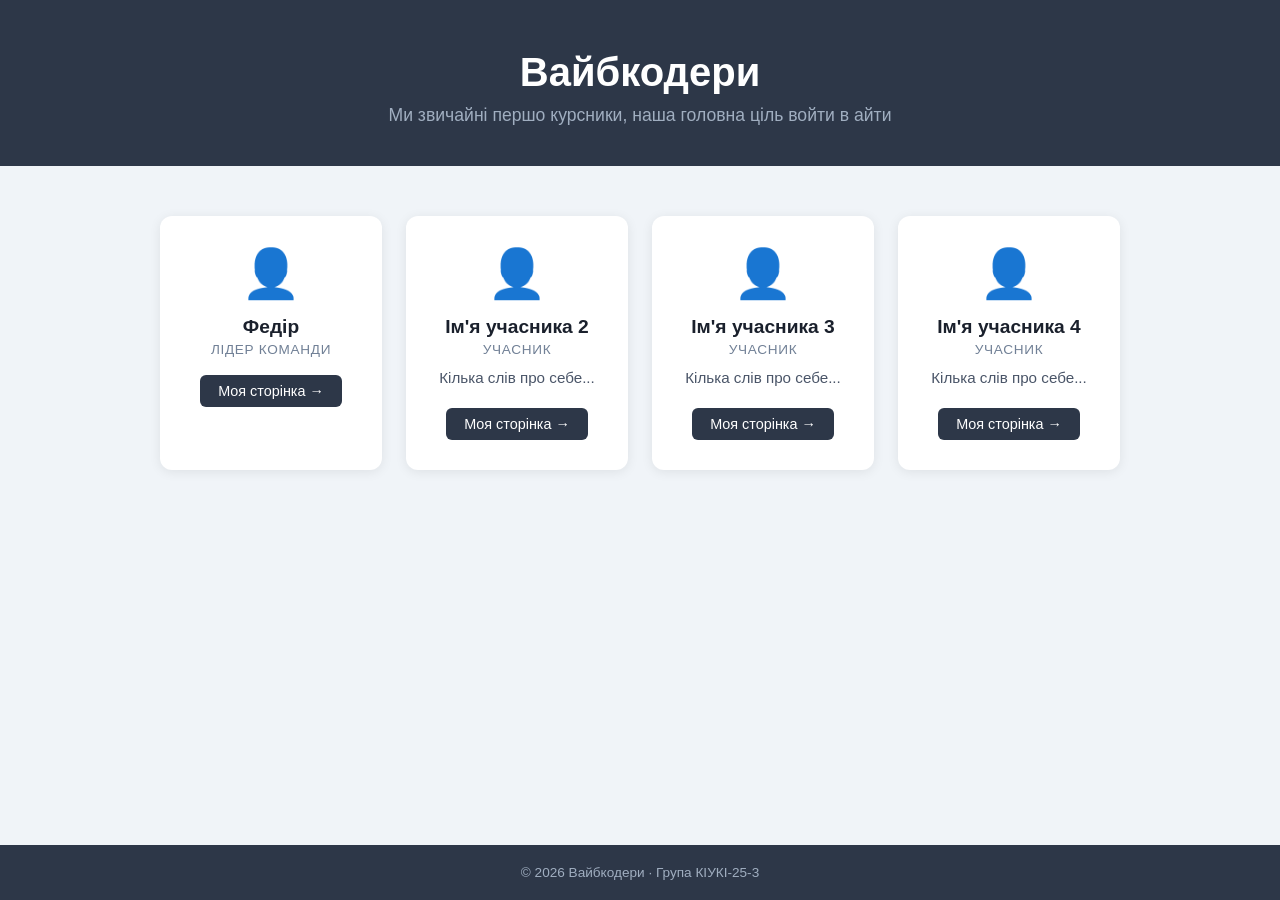
==== index.html @ 282fe342 "fix: add new team name" ====
<!DOCTYPE html>
<html lang="uk">
<head>
  <meta charset="UTF-8" />
  <meta name="viewport" content="width=device-width, initial-scale=1.0"/>
  <title>Вайбкодери</title>
  <link rel="stylesheet" href="style.css" />
</head>
<body>

  <header>
    <h1> Вайбкодери </h1>
    <p class="subtitle">Ми звичайні першо курсники, наша головна ціль войти в айти</p>
  </header>

  <main>
    <section class="team-grid">

      <article class="card">
        <div class="avatar">👤</div>
        <h2>Федір</h2>
        <p class="role">Лідер команди</p>
        <p class="bio"></p>
        <a href="members/leader.html" class="btn">Моя сторінка →</a>
      </article>

      <article class="card">
        <div class="avatar">👤</div>
        <h2>Ім'я учасника 2</h2>
        <p class="role">Учасник</p>
        <p class="bio">Кілька слів про себе...</p>
        <a href="members/member2.html" class="btn">Моя сторінка →</a>
      </article>

      <article class="card">
        <div class="avatar">👤</div>
        <h2>Ім'я учасника 3</h2>
        <p class="role">Учасник</p>
        <p class="bio">Кілька слів про себе...</p>
        <a href="members/member3.html" class="btn">Моя сторінка →</a>
      </article>


      <article class="card">
        <div class="avatar">👤</div>
        <h2>Ім'я учасника 4</h2>
        <p class="role">Учасник</p>
        <p class="bio">Кілька слів про себе...</p>
        <a href="members/member4.html" class="btn">Моя сторінка →</a>
      </article>

    </section>
  </main>

  <footer>
    <p>© 2026 Вайбкодери · Група КІУКІ-25-3</p>
  </footer>

</body>
</html>
---- style.css ----
* {
  margin: 0;
  padding: 0;
  box-sizing: border-box;
}

body {
  font-family: 'Segoe UI', Tahoma, Geneva, Verdana, sans-serif;
  background: #f0f4f8;
  color: #1a202c;
  min-height: 100vh;
  display: flex;
  flex-direction: column;
}

header {
  background: #2d3748;
  color: white;
  text-align: center;
  padding: 50px 20px 40px;
}

header h1 {
  font-size: 2.5rem;
  margin-bottom: 10px;
}

header .subtitle {
  font-size: 1.1rem;
  color: #a0aec0;
}

main {
  flex: 1;
  padding: 50px 20px;
}

.team-grid {
  display: grid;
  grid-template-columns: repeat(auto-fit, minmax(220px, 1fr));
  gap: 24px;
  max-width: 960px;
  margin: 0 auto;
}

.card {
  background: white;
  border-radius: 12px;
  padding: 30px 20px;
  text-align: center;
  box-shadow: 0 2px 12px rgba(0,0,0,0.08);
  transition: transform 0.2s, box-shadow 0.2s;
}

.card:hover {
  transform: translateY(-4px);
  box-shadow: 0 8px 24px rgba(0,0,0,0.12);
}

.avatar {
  font-size: 3rem;
  margin-bottom: 14px;
}

.card h2 {
  font-size: 1.2rem;
  margin-bottom: 4px;
}

.card .role {
  font-size: 0.85rem;
  color: #718096;
  margin-bottom: 10px;
  text-transform: uppercase;
  letter-spacing: 0.05em;
}

.card .bio {
  font-size: 0.95rem;
  color: #4a5568;
  margin-bottom: 18px;
  line-height: 1.5;
}

.btn {
  display: inline-block;
  padding: 8px 18px;
  background: #2d3748;
  color: white;
  border-radius: 6px;
  text-decoration: none;
  font-size: 0.9rem;
  transition: background 0.2s;
}

.btn:hover {
  background: #4a5568;
}

footer {
  text-align: center;
  padding: 20px;
  background: #2d3748;
  color: #a0aec0;
  font-size: 0.85rem;
}
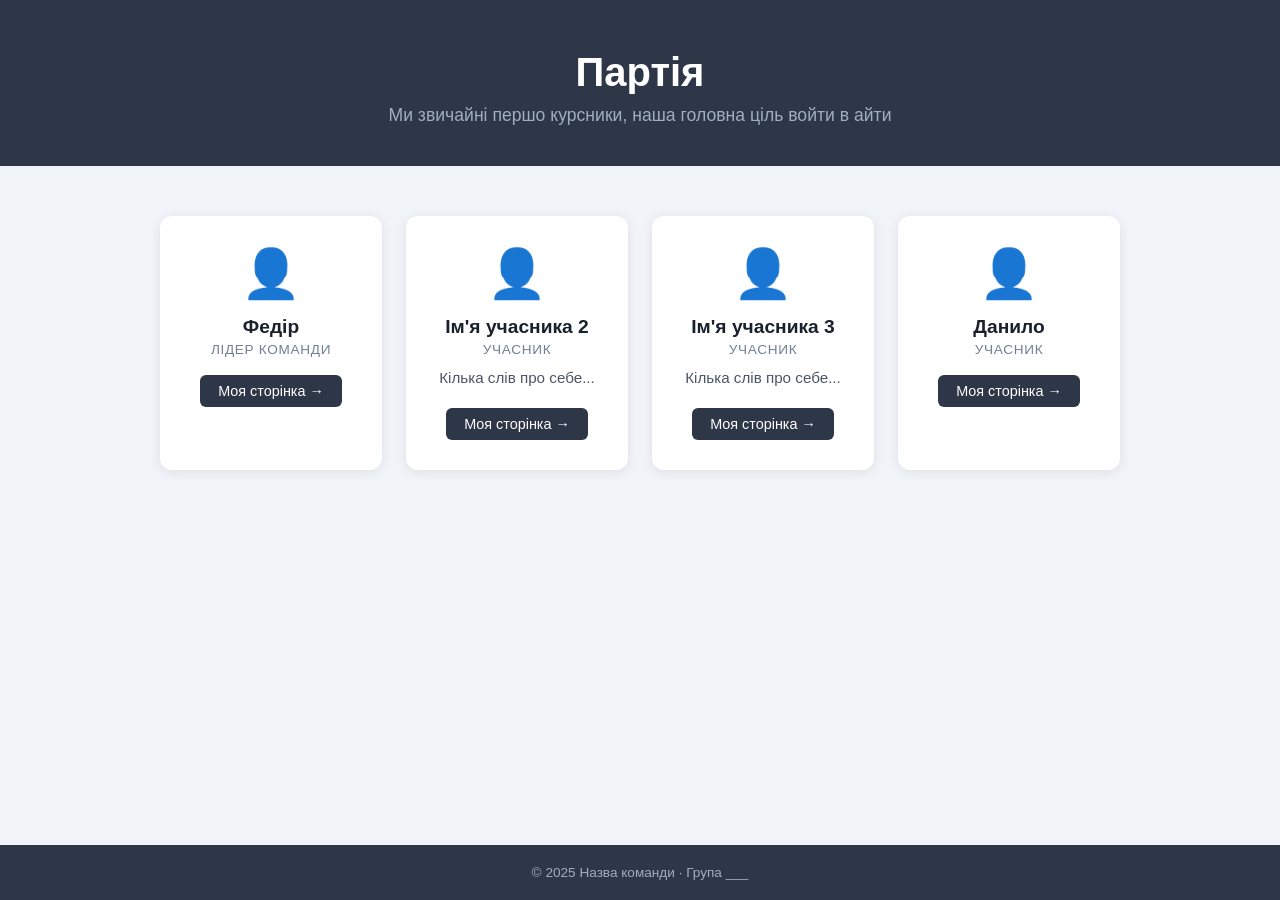
==== commit 064ddf9f: "feat:add danylo page" ====
--- a/index.html
+++ b/index.html
@@ -3,13 +3,13 @@
 <head>
   <meta charset="UTF-8" />
   <meta name="viewport" content="width=device-width, initial-scale=1.0"/>
-  <title>Вайбкодери</title>
+  <title>Наша команда</title>
   <link rel="stylesheet" href="style.css" />
 </head>
 <body>
 
   <header>
-    <h1> Вайбкодери </h1>
+    <h1> Партія </h1>
     <p class="subtitle">Ми звичайні першо курсники, наша головна ціль войти в айти</p>
   </header>
 
@@ -43,17 +43,17 @@
 
       <article class="card">
         <div class="avatar">👤</div>
-        <h2>Ім'я учасника 4</h2>
+        <h2>Данило</h2>
         <p class="role">Учасник</p>
-        <p class="bio">Кілька слів про себе...</p>
-        <a href="members/member4.html" class="btn">Моя сторінка →</a>
+        <p class="bio"></p>
+        <a href="members/danylo.html" class="btn">Моя сторінка →</a>
       </article>
 
     </section>
   </main>
 
   <footer>
-    <p>© 2026 Вайбкодери · Група КІУКІ-25-3</p>
+    <p>© 2025 Назва команди · Група ___</p>
   </footer>
 
 </body>
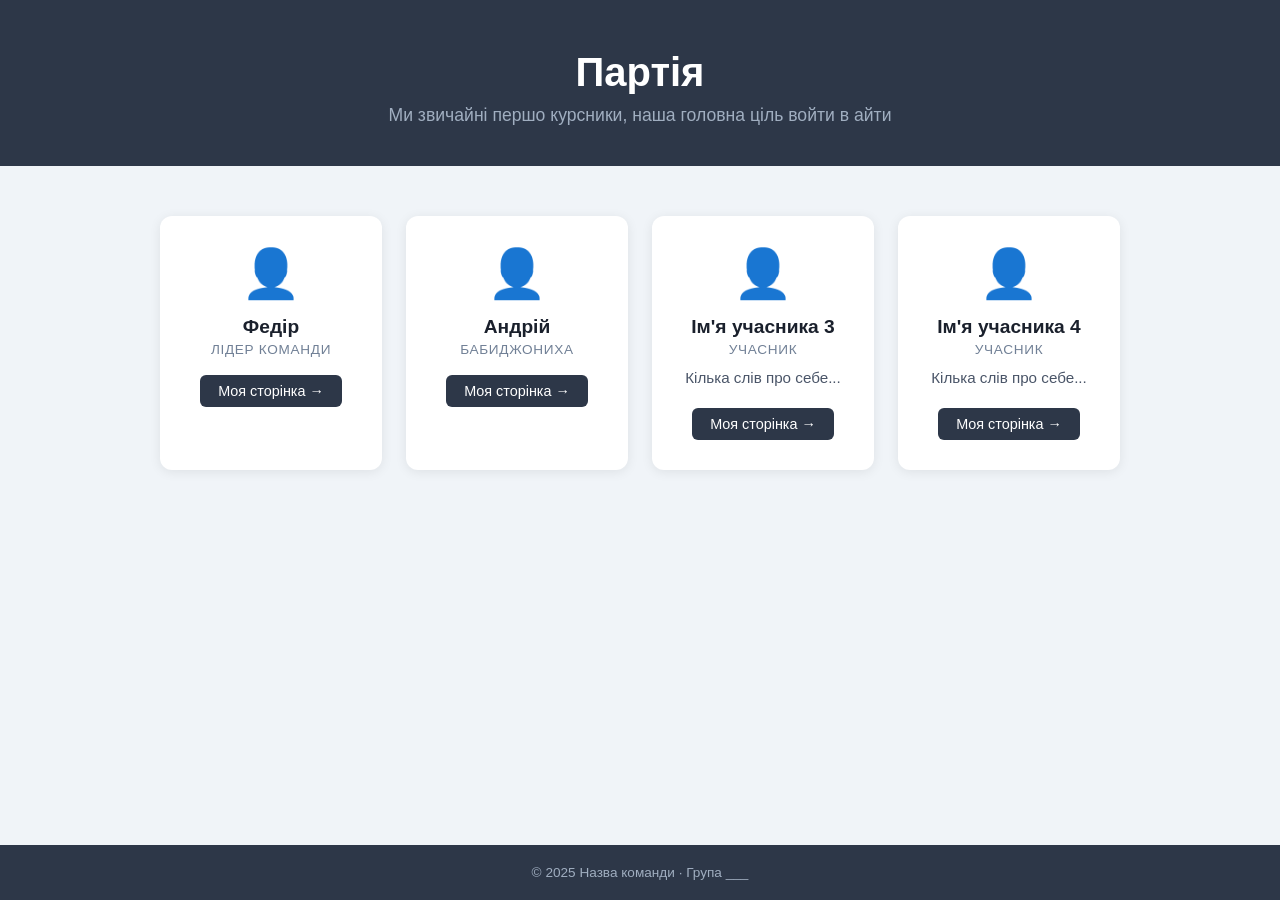
==== commit 6ce0d656: "feat: add andriihubar-droid" ====
--- a/index.html
+++ b/index.html
@@ -26,10 +26,10 @@
 
       <article class="card">
         <div class="avatar">👤</div>
-        <h2>Ім'я учасника 2</h2>
-        <p class="role">Учасник</p>
-        <p class="bio">Кілька слів про себе...</p>
-        <a href="members/member2.html" class="btn">Моя сторінка →</a>
+        <h2>Андрій</h2>
+        <p class="role">Бабиджониха</p>
+        <p class="bio"></p>
+        <a href="members/andrii.html" class="btn">Моя сторінка →</a>
       </article>
 
       <article class="card">
@@ -43,10 +43,10 @@
 
       <article class="card">
         <div class="avatar">👤</div>
-        <h2>Данило</h2>
+        <h2>Ім'я учасника 4</h2>
         <p class="role">Учасник</p>
-        <p class="bio"></p>
-        <a href="members/danylo.html" class="btn">Моя сторінка →</a>
+        <p class="bio">Кілька слів про себе...</p>
+        <a href="members/member4.html" class="btn">Моя сторінка →</a>
       </article>
 
     </section>
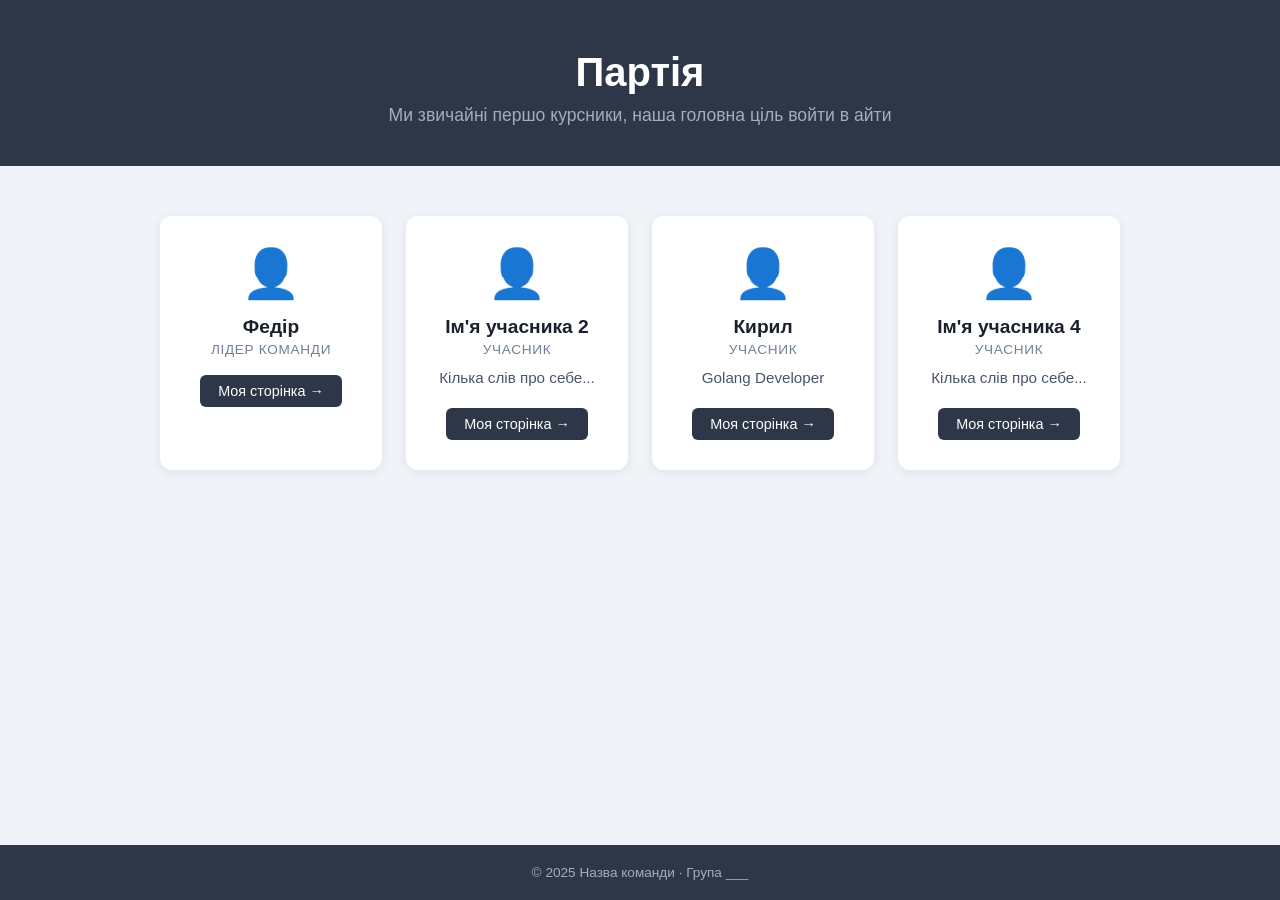
==== commit 80b86726: "feat: add v2 Kirill" ====
--- a/index.html
+++ b/index.html
@@ -26,18 +26,18 @@
 
       <article class="card">
         <div class="avatar">👤</div>
-        <h2>Андрій</h2>
-        <p class="role">Бабиджониха</p>
-        <p class="bio"></p>
-        <a href="members/andrii.html" class="btn">Моя сторінка →</a>
+        <h2>Ім'я учасника 2</h2>
+        <p class="role">Учасник</p>
+        <p class="bio">Кілька слів про себе...</p>
+        <a href="members/member2.html" class="btn">Моя сторінка →</a>
       </article>
 
       <article class="card">
         <div class="avatar">👤</div>
-        <h2>Ім'я учасника 3</h2>
+        <h2>Кирил</h2>
         <p class="role">Учасник</p>
-        <p class="bio">Кілька слів про себе...</p>
-        <a href="members/member3.html" class="btn">Моя сторінка →</a>
+        <p class="bio">Golang Developer</p>
+        <a href="members/kirill.html" class="btn">Моя сторінка →</a>
       </article>
 
 
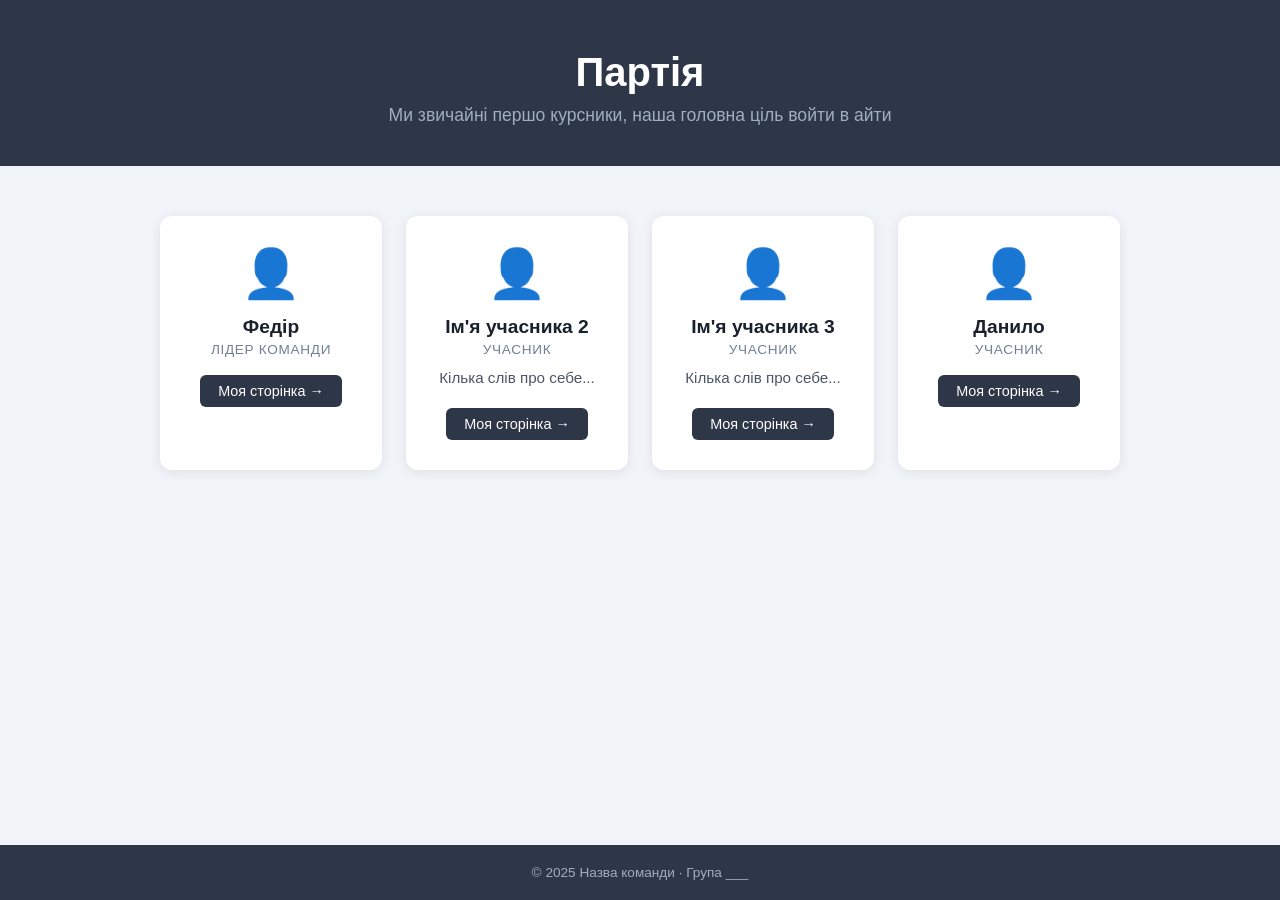
==== commit e651205e: "Merge pull request #4 from sqprrr/feature/danylo-page feat:add danylo page" ====
--- a/index.html
+++ b/index.html
@@ -34,19 +34,19 @@
 
       <article class="card">
         <div class="avatar">👤</div>
-        <h2>Кирил</h2>
+        <h2>Ім'я учасника 3</h2>
         <p class="role">Учасник</p>
-        <p class="bio">Golang Developer</p>
-        <a href="members/kirill.html" class="btn">Моя сторінка →</a>
+        <p class="bio">Кілька слів про себе...</p>
+        <a href="members/member3.html" class="btn">Моя сторінка →</a>
       </article>
 
 
       <article class="card">
         <div class="avatar">👤</div>
-        <h2>Ім'я учасника 4</h2>
+        <h2>Данило</h2>
         <p class="role">Учасник</p>
-        <p class="bio">Кілька слів про себе...</p>
-        <a href="members/member4.html" class="btn">Моя сторінка →</a>
+        <p class="bio"></p>
+        <a href="members/danylo.html" class="btn">Моя сторінка →</a>
       </article>
 
     </section>
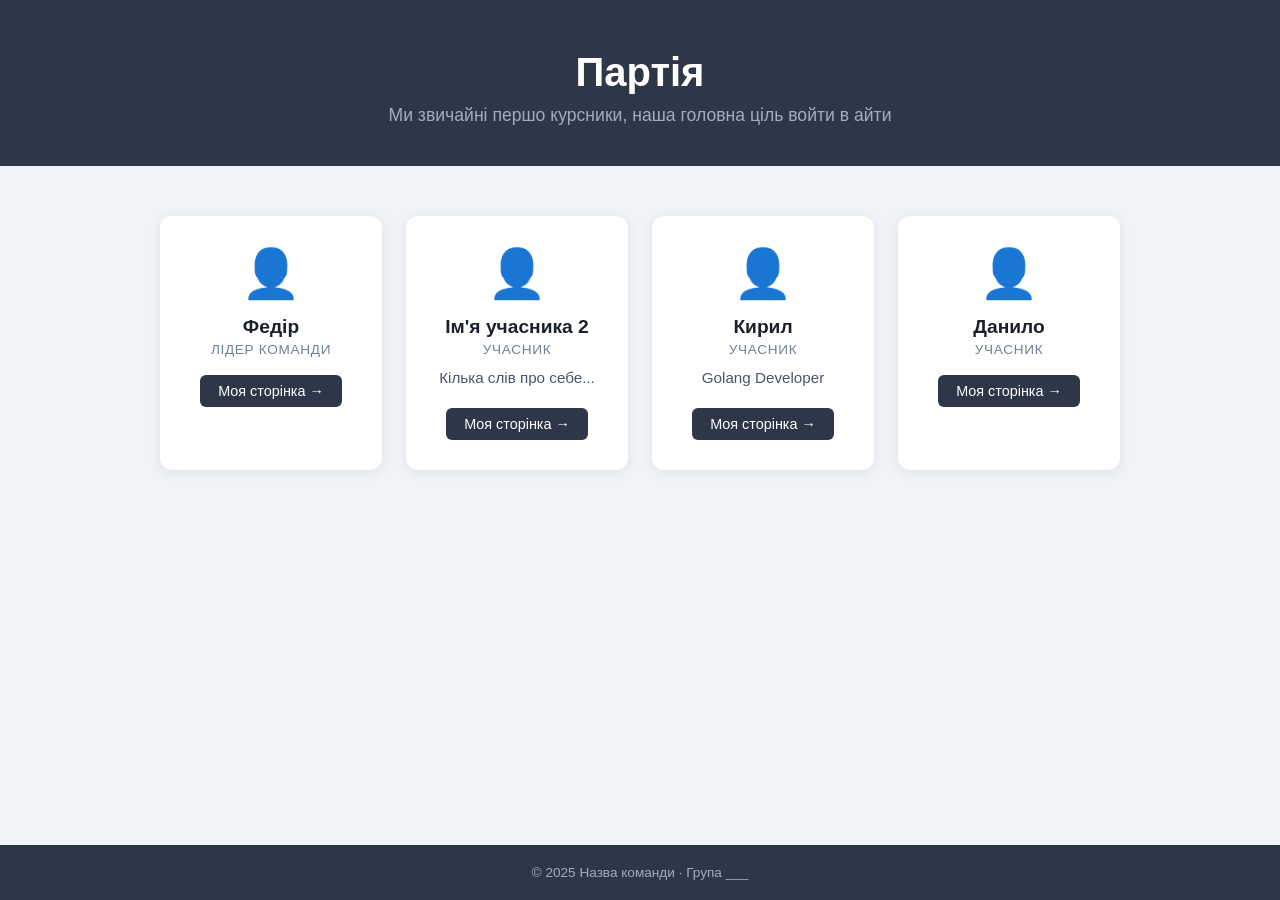
==== commit 644c8733: "Merge pull request #1 from sqprrr/kirill feat: add Kirill" ====
--- a/index.html
+++ b/index.html
@@ -34,10 +34,10 @@
 
       <article class="card">
         <div class="avatar">👤</div>
-        <h2>Ім'я учасника 3</h2>
+        <h2>Кирил</h2>
         <p class="role">Учасник</p>
-        <p class="bio">Кілька слів про себе...</p>
-        <a href="members/member3.html" class="btn">Моя сторінка →</a>
+        <p class="bio">Golang Developer</p>
+        <a href="members/kirill.html" class="btn">Моя сторінка →</a>
       </article>
 
 
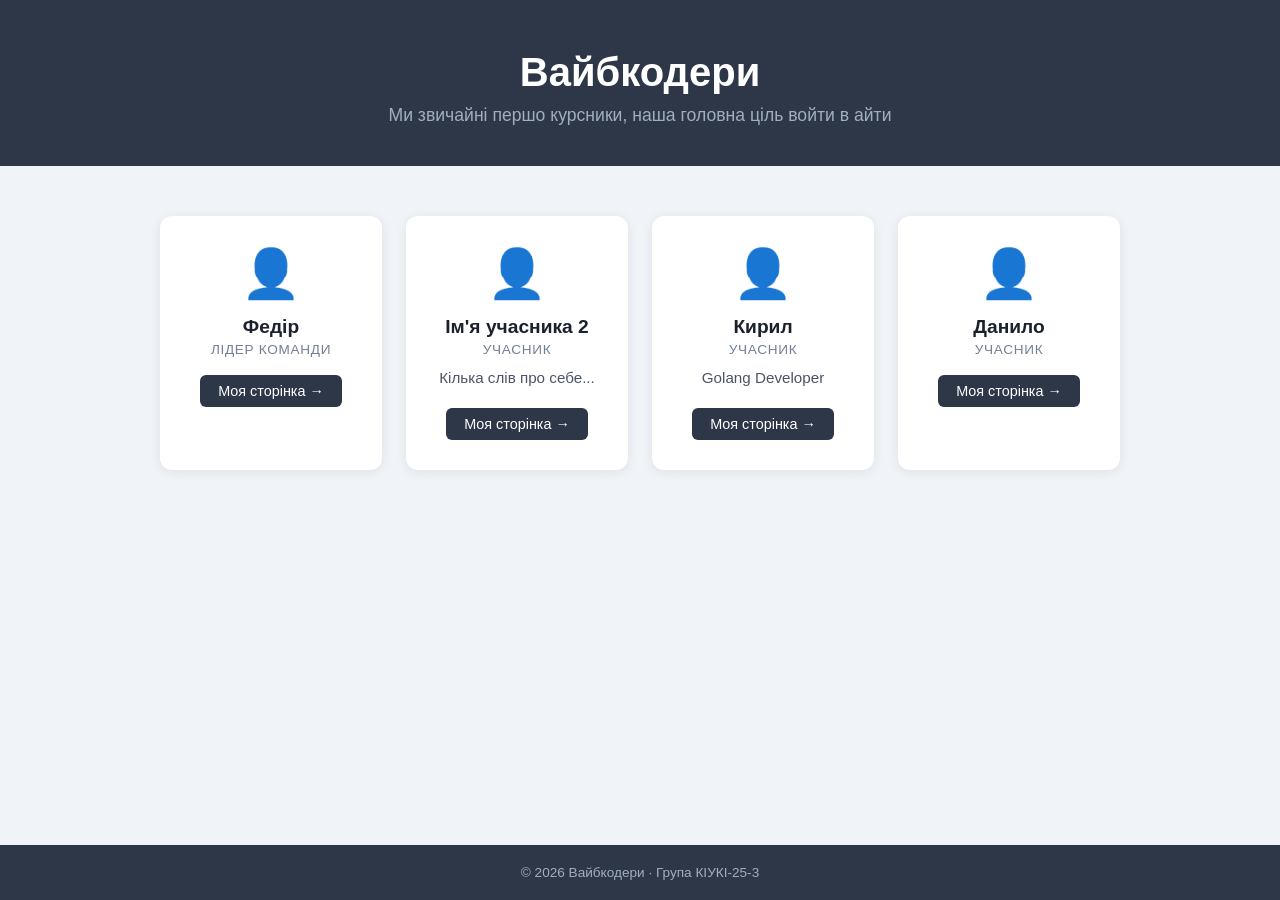
==== commit 0021557d: "Merge pull request #2 from sqprrr/fix/team-naming fix: add new team name" ====
--- a/index.html
+++ b/index.html
@@ -3,13 +3,13 @@
 <head>
   <meta charset="UTF-8" />
   <meta name="viewport" content="width=device-width, initial-scale=1.0"/>
-  <title>Наша команда</title>
+  <title>Вайбкодери</title>
   <link rel="stylesheet" href="style.css" />
 </head>
 <body>
 
   <header>
-    <h1> Партія </h1>
+    <h1> Вайбкодери </h1>
     <p class="subtitle">Ми звичайні першо курсники, наша головна ціль войти в айти</p>
   </header>
 
@@ -53,7 +53,7 @@
   </main>
 
   <footer>
-    <p>© 2025 Назва команди · Група ___</p>
+    <p>© 2026 Вайбкодери · Група КІУКІ-25-3</p>
   </footer>
 
 </body>
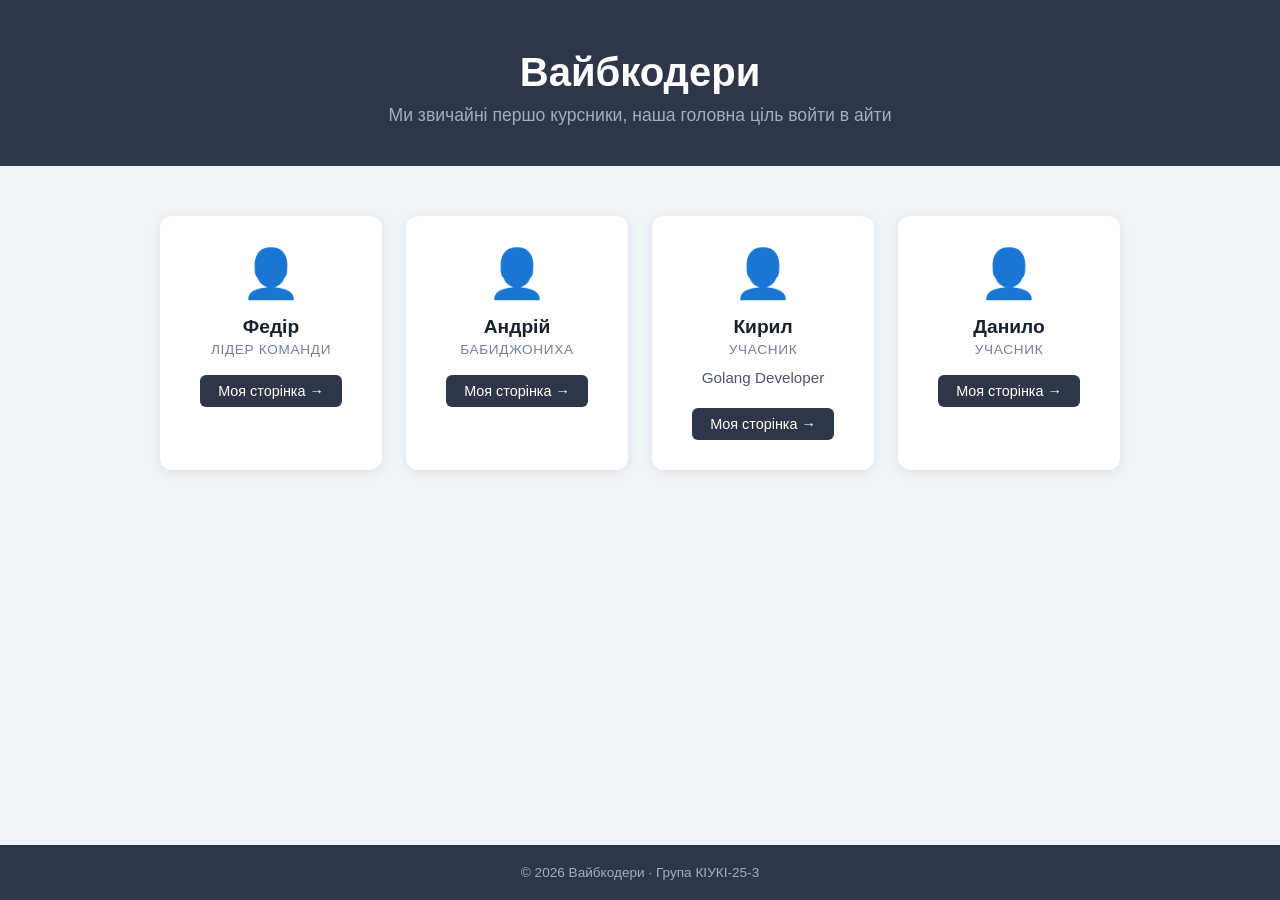
==== commit f9785aaa: "Merge pull request #3 from sqprrr/feature/andrii-page feat: add andriihubar-droid" ====
--- a/index.html
+++ b/index.html
@@ -26,10 +26,10 @@
 
       <article class="card">
         <div class="avatar">👤</div>
-        <h2>Ім'я учасника 2</h2>
-        <p class="role">Учасник</p>
-        <p class="bio">Кілька слів про себе...</p>
-        <a href="members/member2.html" class="btn">Моя сторінка →</a>
+        <h2>Андрій</h2>
+        <p class="role">Бабиджониха</p>
+        <p class="bio"></p>
+        <a href="members/andrii.html" class="btn">Моя сторінка →</a>
       </article>
 
       <article class="card">
